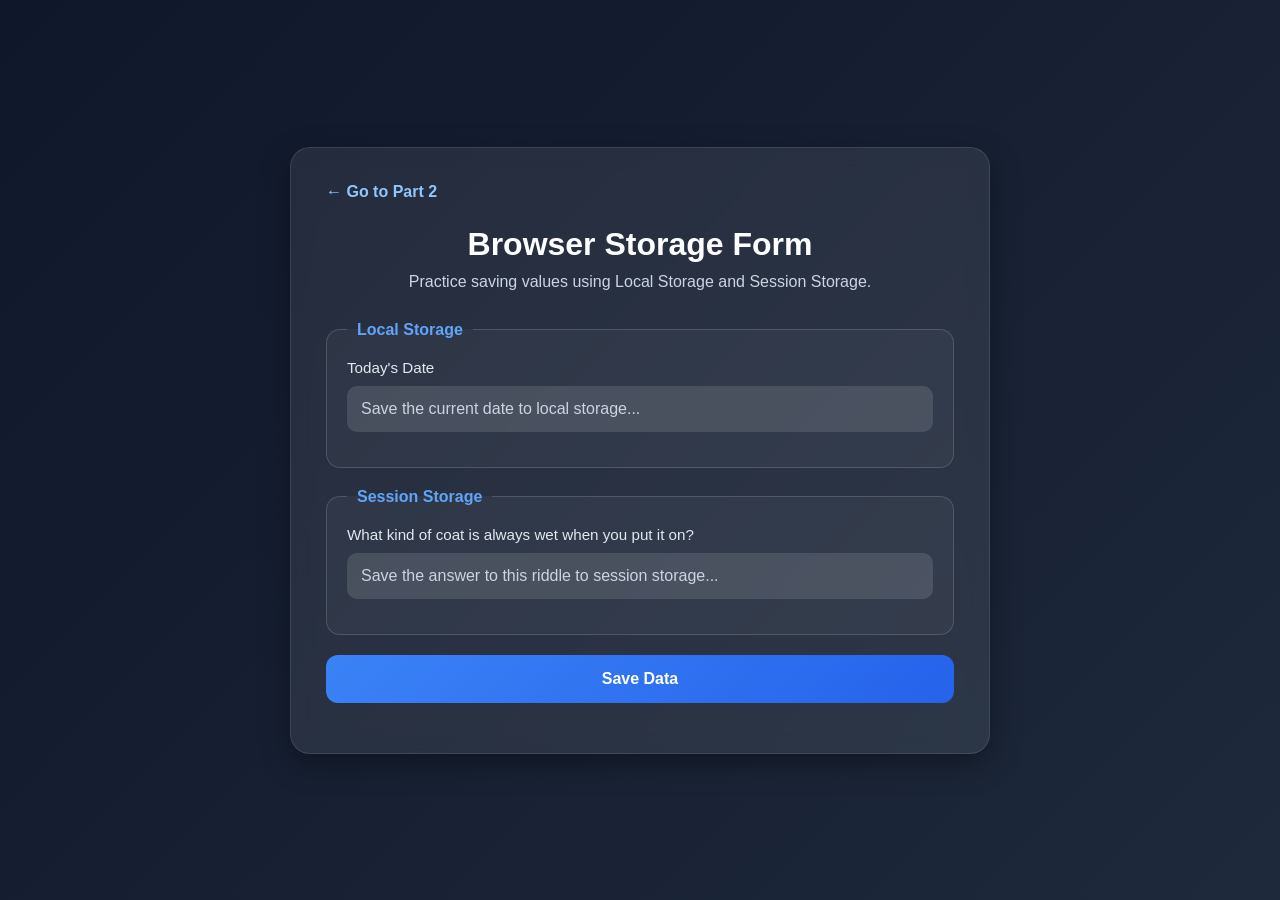
==== index.html @ d8edfc36 "Initial commit" ====
<!DOCTYPE html>
<html lang="en">
<head>
    <meta charset="utf-8" />
    <meta name="viewport" content="width=device-width, initial-scale=1.0" />
    <link rel="stylesheet" href="style.css" />
    <title>Storage Practice</title>

</head>

<body>

    <div class="container">

        <a href="part2.html" class="top-link">← Go to Part 2</a>

        <h1>Browser Storage Form</h1>
        <p class="subtitle">
            Practice saving values using Local Storage and Session Storage.
        </p>

        <form>

            <fieldset>
                <legend>Local Storage</legend>

                <label for="date">Today's Date</label>

                <input 
                    id="date" 
                    placeholder="Save the current date to local storage..."
                >
            </fieldset>

            <fieldset>
                <legend>Session Storage</legend>

                <label for="riddle">
                    What kind of coat is always wet when you put it on?
                </label>

                <input 
                    type="text" 
                    id="riddle"
                    placeholder="Save the answer to this riddle to session storage..."
                >
            </fieldset>

            <input type="submit" value="Save Data" class="submit">

        </form>

    </div>
    <script src="script.js"></script>
</body>
</html>
---- style.css ----
html {
  height: 100%;
  width: 100%;
}
* {
    margin: 0;
    padding: 0;
    box-sizing: border-box;
    font-family: Arial, Helvetica, sans-serif;
}

body {
    min-height: 100vh;
    background: linear-gradient(135deg, #0f172a, #1e293b);
    display: flex;
    justify-content: center;
    align-items: center;
    padding: 30px;
    color: white;
}

.container {
    width: 100%;
    max-width: 650px;
    background: rgba(255, 255, 255, 0.08);
    backdrop-filter: blur(10px);
    border: 1px solid rgba(255, 255, 255, 0.1);
    border-radius: 20px;
    padding: 35px;
    box-shadow: 0 10px 30px rgba(0, 0, 0, 0.3);
}

h1 {
    text-align: center;
    margin-bottom: 10px;
    font-size: 2rem;
}

.subtitle {
    text-align: center;
    margin-bottom: 30px;
    color: #cbd5e1;
}

.top-link {
    display: inline-block;
    margin-bottom: 25px;
    text-decoration: none;
    color: #93c5fd;
    font-weight: bold;
    transition: 0.3s;
}

.top-link:hover {
    color: #dbeafe;
    transform: translateX(3px);
}

form {
    display: flex;
    flex-direction: column;
    gap: 20px;
}

fieldset {
    border: 1px solid rgba(255, 255, 255, 0.15);
    border-radius: 14px;
    padding: 20px;
    background: rgba(255, 255, 255, 0.04);
}

legend {
    padding: 0 10px;
    font-weight: bold;
    color: #60a5fa;
}

label {
    display: block;
    margin-bottom: 10px;
    font-size: 0.95rem;
    color: #e2e8f0;
}

input[type="date"],
input[type="text"] {
    width: 100%;
    padding: 14px;
    border: none;
    border-radius: 10px;
    outline: none;
    background: rgba(255, 255, 255, 0.12);
    color: white;
    font-size: 1rem;
    transition: 0.3s;
}

input[type="date"]:focus,
input[type="text"]:focus {
    background: rgba(255, 255, 255, 0.18);
    box-shadow: 0 0 0 3px rgba(96, 165, 250, 0.4);
}

input::placeholder {
    color: #cbd5e1;
}

.submit {
    padding: 15px;
    border: none;
    border-radius: 12px;
    background: linear-gradient(135deg, #3b82f6, #2563eb);
    color: white;
    font-size: 1rem;
    font-weight: bold;
    cursor: pointer;
    transition: 0.3s;
}

.submit:hover {
    transform: translateY(-2px);
    box-shadow: 0 10px 20px rgba(37, 99, 235, 0.35);
}

.submit:active {
    transform: scale(0.98);
}

@media (max-width: 600px) {
    .container {
        padding: 25px;
    }

    h1 {
        font-size: 1.6rem;
    }
}


* {
            margin: 0;
            padding: 0;
            box-sizing: border-box;
            font-family: Arial, Helvetica, sans-serif;
        }

        body {
            min-height: 100vh;
            background: linear-gradient(135deg, #0f172a, #1e293b);
            display: flex;
            justify-content: center;
            align-items: center;
            padding: 30px;
            color: white;
        }

        .container {
            width: 100%;
            max-width: 700px;
            background: rgba(255, 255, 255, 0.08);
            backdrop-filter: blur(10px);
            border: 1px solid rgba(255, 255, 255, 0.1);
            border-radius: 20px;
            padding: 35px;
            box-shadow: 0 10px 30px rgba(0, 0, 0, 0.35);
        }

        h1 {
            text-align: center;
            margin-bottom: 10px;
            font-size: 2rem;
        }

        .subtitle {
            text-align: center;
            margin-bottom: 30px;
            color: #cbd5e1;
        }

        .top-link {
            display: inline-block;
            margin-bottom: 25px;
            text-decoration: none;
            color: #93c5fd;
            font-weight: bold;
            transition: 0.3s;
        }

        .top-link:hover {
            color: #dbeafe;
            transform: translateX(3px);
        }

        .storage-box {
            margin-bottom: 25px;
            padding: 20px;
            border-radius: 14px;
            background: rgba(255, 255, 255, 0.05);
            border: 1px solid rgba(255, 255, 255, 0.08);
        }

        h2 {
            color: #60a5fa;
            margin-bottom: 15px;
        }

        label {
            display: block;
            margin-bottom: 10px;
            color: #e2e8f0;
        }

        input {
            width: 100%;
            padding: 14px;
            border: none;
            border-radius: 10px;
            outline: none;
            background: rgba(255, 255, 255, 0.12);
            color: white;
            font-size: 1rem;
            transition: 0.3s;
            margin-bottom: 15px;
        }

        input:focus {
            background: rgba(255, 255, 255, 0.18);
            box-shadow: 0 0 0 3px rgba(96, 165, 250, 0.4);
        }

        input::placeholder {
            color: #cbd5e1;
        }

        button {
            width: 100%;
            padding: 14px;
            border: none;
            border-radius: 12px;
            background: linear-gradient(135deg, #3b82f6, #2563eb);
            color: white;
            font-size: 1rem;
            font-weight: bold;
            cursor: pointer;
            transition: 0.3s;
        }

        button:hover {
            transform: translateY(-2px);
            box-shadow: 0 10px 20px rgba(37, 99, 235, 0.35);
        }

        .alert,
        .alert2 {
            display: none;
            margin-top: 15px;
            padding: 15px;
            border-radius: 10px;
            background: rgba(96, 165, 250, 0.2);
            border: 1px solid rgba(96, 165, 250, 0.4);
            color: #dbeafe;
        }

        .output-box {
            margin-top: 25px;
            padding: 20px;
            border-radius: 14px;
            background: rgba(255, 255, 255, 0.05);
            border: 1px solid rgba(255, 255, 255, 0.08);
        }

        .output-box h3 {
            margin-bottom: 10px;
            color: #60a5fa;
        }

        .content {
            color: #e2e8f0;
            font-size: 1rem;
            word-wrap: break-word;
        }

        .printContent {
            margin-top: 20px;
        }

        @media (max-width: 600px) {
            .container {
                padding: 25px;
            }

            h1 {
                font-size: 1.6rem;
            }
        }
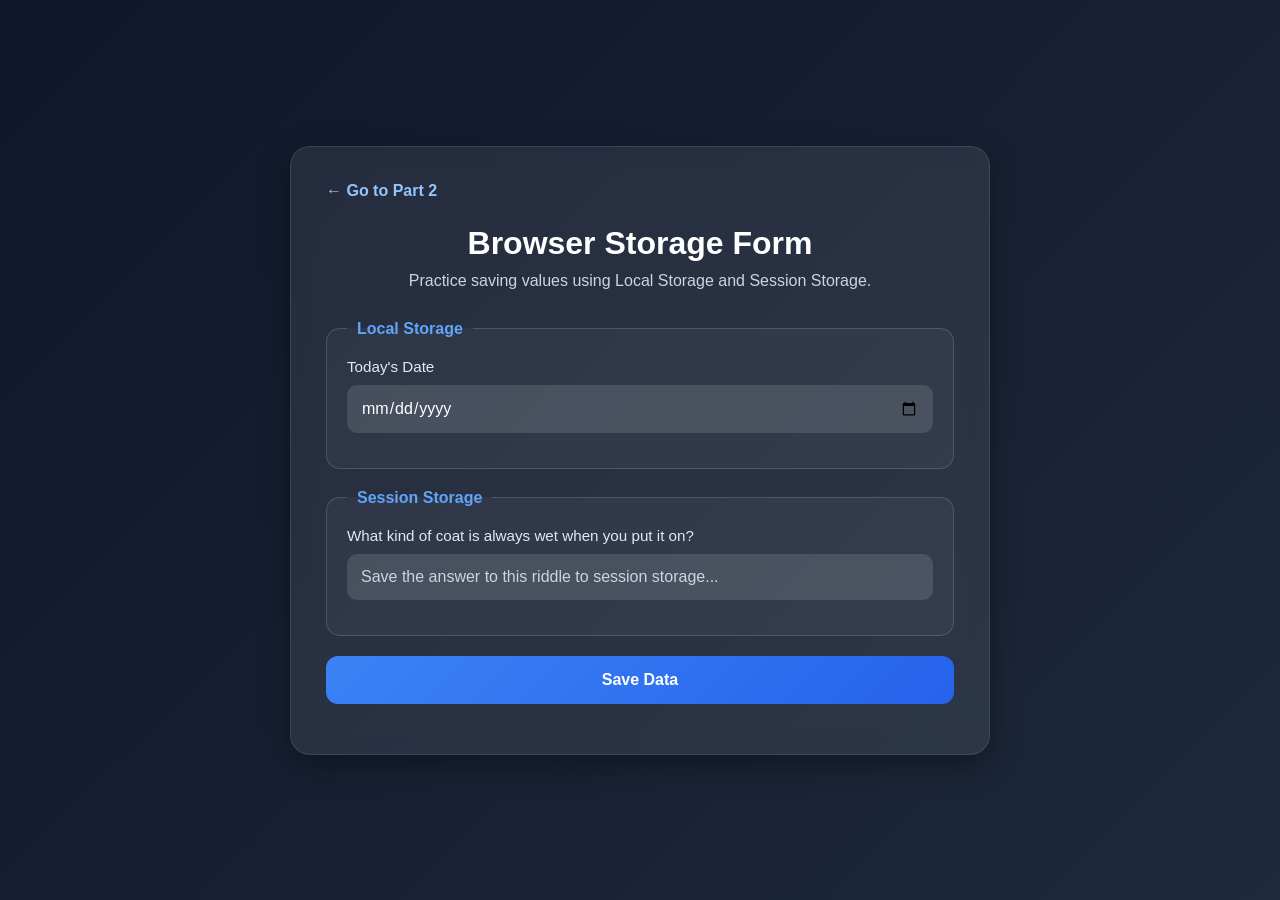
==== commit 3df43ec3: "finished" ====
--- a/index.html
+++ b/index.html
@@ -1,5 +1,6 @@
 <!DOCTYPE html>
 <html lang="en">
+
 <head>
     <meta charset="utf-8" />
     <meta name="viewport" content="width=device-width, initial-scale=1.0" />
@@ -26,10 +27,7 @@
 
                 <label for="date">Today's Date</label>
 
-                <input 
-                    id="date" 
-                    placeholder="Save the current date to local storage..."
-                >
+                <input id="date" type="date" placeholder="Save the current date to local storage...">
             </fieldset>
 
             <fieldset>
@@ -39,11 +37,7 @@
                     What kind of coat is always wet when you put it on?
                 </label>
 
-                <input 
-                    type="text" 
-                    id="riddle"
-                    placeholder="Save the answer to this riddle to session storage..."
-                >
+                <input type="text" id="riddle" placeholder="Save the answer to this riddle to session storage...">
             </fieldset>
 
             <input type="submit" value="Save Data" class="submit">
@@ -53,4 +47,5 @@
     </div>
     <script src="script.js"></script>
 </body>
+
 </html>
